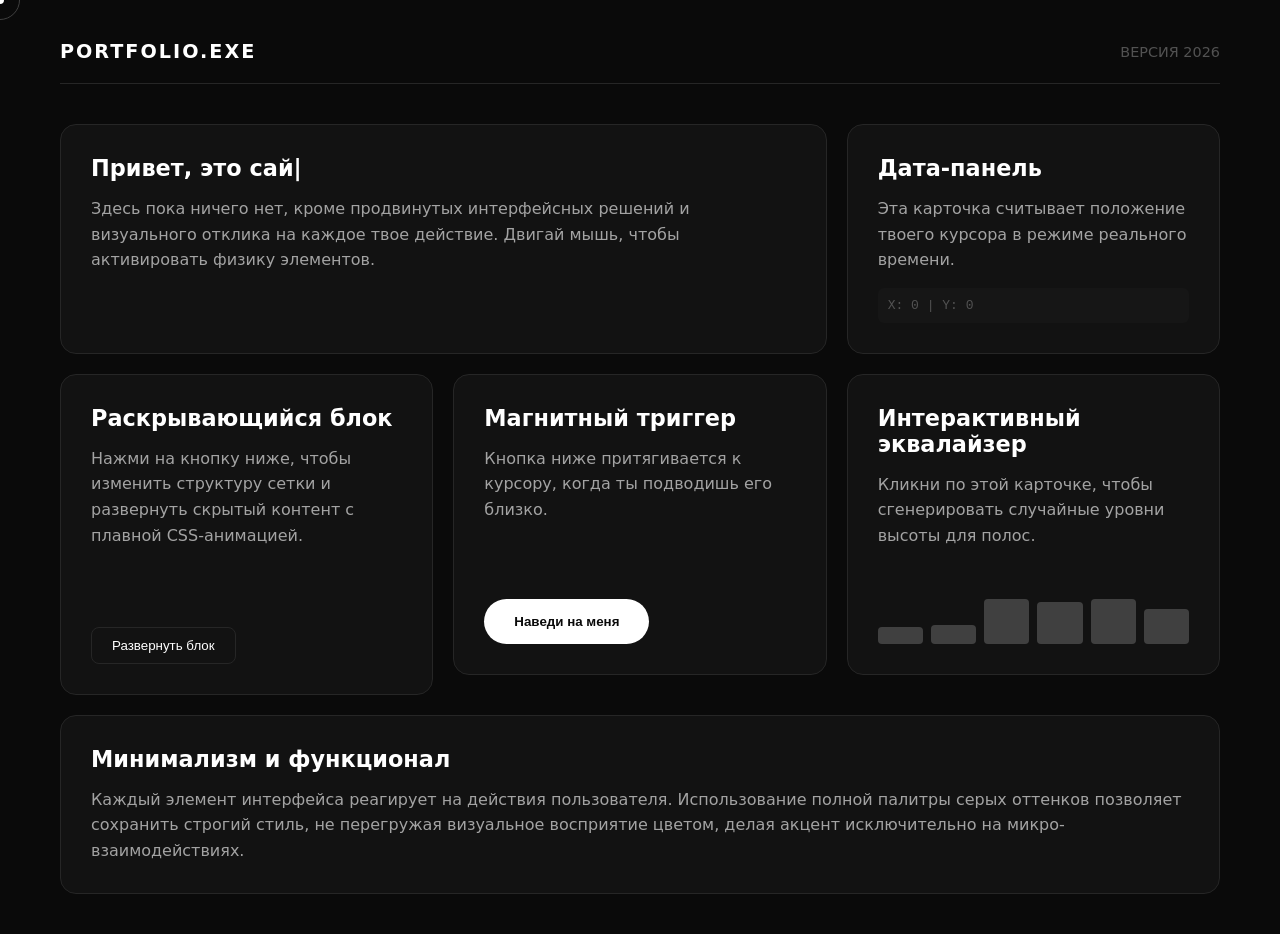
==== index.html @ 8c63fbd3 "index.html" ====
<!DOCTYPE html>
<html lang="ru">
<head>
    <meta charset="UTF-8">
    <meta name="viewport" content="width=device-width, initial-scale=1.0">
    <title>Интерактивное Портфолио</title>
    <link rel="stylesheet" href="1.css">
    

    <style>
        
    </style>
</head>
<body>

    <!-- Элементы кастомного курсора -->
    <div id="custom-cursor"></div>
    <div id="custom-cursor-blur"></div>

    <div class="container">
        <!-- Шапка -->
        <header>
            <div class="logo">PORTFOLIO.EXE</div>
            <div style="color: var(--text-muted); font-size: 0.9rem;">ВЕРСИЯ 2026</div>
        </header>

        <!-- Основная сетка -->
        <div class="grid-layout">
            
            <!-- Карточка 1: Приветствие (Печатный текст) -->
            <div class="card wide" data-tilt>
                <div class="card-glow"></div>
                <h3 class="typing-text" id="typing-hero">Привет, это сайт обо мне</h3>
                <p>Здесь пока ничего нет, кроме продвинутых интерфейсных решений и визуального отклика на каждое твое действие. Двигай мышь, чтобы активировать физику элементов.</p>
            </div>

            <!-- Карточка 2: Трекер мыши -->
            <div class="card" id="motion-card" data-tilt>
                <div class="card-glow"></div>
                <h3>Дата-панель</h3>
                <p>Эта карточка считывает положение твоего курсора в режиме реального времени.</p>
                <div class="coord-display" id="coords">X: 0 | Y: 0</div>
            </div>

            <!-- Карточка 3: Раскрывающийся блок (Клик) -->
            <div class="card high" id="expandable-card">
                <div class="card-glow"></div>
                <h3>Раскрывающийся блок</h3>
                <p>Нажми на кнопку ниже, чтобы изменить структуру сетки и развернуть скрытый контент с плавной CSS-анимацией.</p>
                <div class="expandable-content">
                    <p style="color: var(--text-primary);">Скрытая секция успешно инициализирована. Здесь можно разместить подробную информацию, списки навыков или текстовое описание проектов.</p>
                </div>
                <button class="expand-btn" id="toggle-btn">Развернуть блок</button>
            </div>

            <!-- Карточка 4: Магнитный интерактив -->
            <div class="card">
                <div class="card-glow"></div>
                <h3>Магнитный триггер</h3>
                <p>Кнопка ниже притягивается к курсору, когда ты подводишь его близко.</p>
                <div class="magnetic-wrap">
                    <button class="magnetic-button" id="mag-btn">Наведи на меня</button>
                </div>
            </div>

            <!-- Карточка 5: Визуализатор кликов -->
            <div class="card">
                <div class="card-glow"></div>
                <h3>Интерактивный эквалайзер</h3>
                <p>Кликни по этой карточке, чтобы сгенерировать случайные уровни высоты для полос.</p>
                <div class="bar-container" id="bar-input">
                    <div class="bar"></div>
                    <div class="bar"></div>
                    <div class="bar"></div>
                    <div class="bar"></div>
                    <div class="bar"></div>
                    <div class="bar"></div>
                </div>
            </div>

            <!-- Карточка 6: Полноширинный подвал -->
            <div class="card full" data-tilt>
                <div class="card-glow"></div>
                <h3>Минимализм и функционал</h3>
                <p>Каждый элемент интерфейса реагирует на действия пользователя. Использование полной палитры серых оттенков позволяет сохранить строгий стиль, не перегружая визуальное восприятие цветом, делая акцент исключительно на микро-взаимодействиях.</p>
            </div>

        </div>
    </div>
        <script src="1.js"></script>
    <script>
        
    </script>
</body>
</html>
---- 1.css ----
/* Базовые настройки и переменные */
        :root {
            --bg-main: #0a0a0a;
            --bg-card: #121212;
            --bg-card-hover: #1a1a1a;
            --border-color: #262626;
            --border-hover: #404040;
            --text-primary: #ffffff;
            --text-secondary: #a3a3a3;
            --text-muted: #525252;
            --transition-smooth: all 0.4s cubic-bezier(0.25, 1, 0.5, 1);
        }

        * {
            box-sizing: border-box;
            margin: 0;
            padding: 0;
            cursor: none; /* Скрываем дефолтный курсор для кастомного */
        }

        body {
            background-color: var(--bg-main);
            color: var(--text-primary);
            font-family: system-ui, -apple-system, BlinkMacSystemFont, 'Segoe UI', Roboto, Oxygen, Ubuntu, Cantarell, sans-serif;
            overflow-x: hidden;
            min-height: 100vh;
        }

        /* Кастомный интерактивный курсор */
        #custom-cursor {
            width: 8px;
            height: 8px;
            background: var(--text-primary);
            border-radius: 50%;
            position: fixed;
            pointer-events: none;
            z-index: 9999;
            transform: translate(-50%, -50%);
            transition: width 0.2s, height 0.2s, background-color 0.2s;
        }

        #custom-cursor-blur {
            width: 40px;
            height: 40px;
            border: 1px solid var(--border-hover);
            border-radius: 50%;
            position: fixed;
            pointer-events: none;
            z-index: 9998;
            transform: translate(-50%, -50%);
            transition: transform 0.1s ease-out, width 0.3s, height 0.3s;
        }

        /* Главный контейнер */
        .container {
            max-width: 1200px;
            margin: 0 auto;
            padding: 40px 20px;
            display: flex;
            flex-direction: column;
            gap: 40px;
        }

        /* Шапка сайта с анимацией появления */
        header {
            opacity: 0;
            transform: translateY(-20px);
            animation: fadeIn 1s forwards 0.2s;
            display: flex;
            justify-content: space-between;
            align-items: center;
            border-bottom: 1px solid var(--border-color);
            padding-bottom: 20px;
        }

        .logo {
            font-size: 1.2rem;
            font-weight: 700;
            letter-spacing: 2px;
            text-transform: uppercase;
            transition: var(--transition-smooth);
        }

        .logo:hover {
            letter-spacing: 6px;
            color: var(--text-secondary);
        }

        /* Сетка Bento Grid */
        .grid-layout {
            display: grid;
            grid-template-columns: repeat(3, 1fr);
            gap: 20px;
            perspective: 1000px; /* Для 3D эффектов */
        }

        /* Базовый стиль интерактивной карточки */
        .card {
            background-color: var(--bg-card);
            border: 1px solid var(--border-color);
            border-radius: 16px;
            padding: 30px;
            position: relative;
            overflow: hidden;
            display: flex;
            flex-direction: column;
            gap: 15px;
            transition: border-color 0.3s, box-shadow 0.3s;
            transform-style: preserve-3d;
            transform: translateZ(0);
        }

        .card:hover {
            border-color: var(--border-hover);
            box-shadow: 0 10px 30px rgba(255, 255, 255, 0.02);
        }

        /* Интерактивный блик внутри карточки */
        .card-glow {
            position: absolute;
            width: 300px;
            height: 300px;
            background: radial-gradient(circle, rgba(255,255,255,0.05) 0%, rgba(255,255,255,0) 70%);
            top: 0;
            left: 0;
            pointer-events: none;
            transform: translate(-50%, -50%);
            opacity: 0;
            transition: opacity 0.3s;
        }

        .card:hover .card-glow {
            opacity: 1;
        }

        /* Размеры карточек для создания структуры Bento */
        .card.wide { grid-column: span 2; }
        .card.high { grid-row: span 2; }
        .card.full { grid-column: span 3; }

        /* Элементы внутри карточек */
        .card h3 {
            font-size: 1.4rem;
            font-weight: 600;
            color: var(--text-primary);
            transition: transform 0.3s;
        }

        .card:hover h3 {
            transform: translateZ(20px); /* Выталкивание текста вперед */
        }

        .card p {
            font-size: 1rem;
            color: var(--text-secondary);
            line-height: 1.6;
        }

        /* ПРИКОЛ 1: Карточка с раскрытием (Аккордеон) */
        .expandable-content {
            max-height: 0;
            opacity: 0;
            overflow: hidden;
            transition: max-height 0.5s cubic-bezier(0.4, 0, 0.2, 1), opacity 0.3s ease;
        }

        .card.expanded .expandable-content {
            max-height: 200px;
            opacity: 1;
            margin-top: 15px;
            padding-top: 15px;
            border-top: 1px solid var(--border-color);
        }

        .expand-btn {
            background: none;
            border: 1px solid var(--border-color);
            color: var(--text-primary);
            padding: 10px 20px;
            border-radius: 8px;
            align-self: flex-start;
            margin-top: auto;
            transition: var(--transition-smooth);
        }

        .card:hover .expand-btn {
            border-color: var(--text-primary);
        }

        /* ПРИКОЛ 2: Магнитная кнопка */
        .magnetic-wrap {
            display: inline-block;
            margin-top: auto;
        }

        .magnetic-button {
            background: var(--text-primary);
            color: var(--bg-main);
            padding: 15px 30px;
            border: none;
            border-radius: 30px;
            font-weight: 600;
            transition: transform 0.2s cubic-bezier(0.23, 1, 0.32, 1);
            display: inline-block;
        }

        /* ПРИКОЛ 3: Эффект печатной машинки */
        .typing-text::after {
            content: '|';
            animation: blink 0.8s infinite;
        }

        /* ПРИКОЛ 4: Интерактивный счетчик координат */
        .coord-display {
            font-family: monospace;
            background: #161616;
            padding: 10px;
            border-radius: 6px;
            color: var(--text-muted);
            margin-top: auto;
        }

        /* ПРИКОЛ 5: Интерактивные полосы (Визуализация кликов) */
        .bar-container {
            display: flex;
            gap: 8px;
            height: 60px;
            align-items: flex-end;
            margin-top: 20px;
        }

        .bar {
            flex: 1;
            background: var(--border-hover);
            height: 20%;
            border-radius: 4px;
            transition: height 0.3s ease, background-color 0.3s;
        }

        .bar:hover {
            background: var(--text-primary);
            height: 100% !important;
        }

        /* Анимации */
        @keyframes fadeIn {
            to {
                opacity: 1;
                transform: translateY(0);
            }
        }

        @keyframes blink {
            50% { opacity: 0; }
        }

        /* Адаптивность для мобилок */
        @media (max-width: 900px) {
            .grid-layout {
                grid-template-columns: 1fr;
            }
            .card.wide, .card.high, .card.full {
                grid-column: span 1;
                grid-row: span 1;
            }
        }
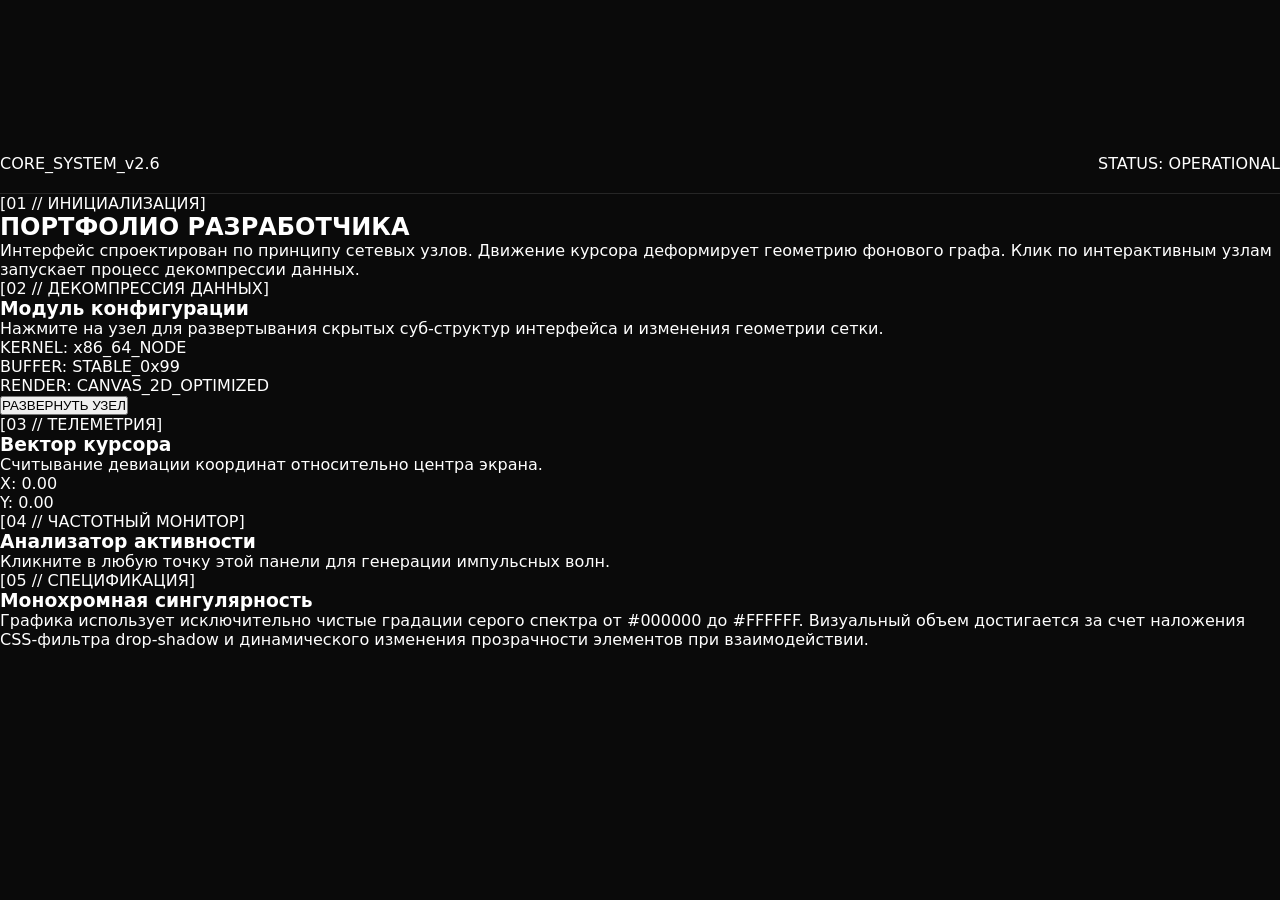
==== commit 76307aa5: "Update index.html" ====
--- a/index.html
+++ b/index.html
@@ -3,93 +3,83 @@
 <head>
     <meta charset="UTF-8">
     <meta name="viewport" content="width=device-width, initial-scale=1.0">
-    <title>Интерактивное Портфолио</title>
+    <title>Архитектура Интерфейса / Портфолио</title>
     <link rel="stylesheet" href="1.css">
-    
-
-    <style>
-        
-    </style>
 </head>
 <body>
 
-    <!-- Элементы кастомного курсора -->
-    <div id="custom-cursor"></div>
-    <div id="custom-cursor-blur"></div>
+    <canvas id="network-canvas"></canvas>
 
-    <div class="container">
-        <!-- Шапка -->
-        <header>
-            <div class="logo">PORTFOLIO.EXE</div>
-            <div style="color: var(--text-muted); font-size: 0.9rem;">ВЕРСИЯ 2026</div>
+    <div class="cyber-grid"></div>
+
+    <div id="reticle"></div>
+
+    <div class="interface-wrapper">
+        <header class="nav-container">
+            <div class="sys-logo" data-glitch="CORE_SYSTEM_v2.6">CORE_SYSTEM_v2.6</div>
+            <div class="sys-status">
+                <span class="status-indicator"></span>
+                <span id="telemetry-status">STATUS: OPERATIONAL</span>
+            </div>
         </header>
 
-        <!-- Основная сетка -->
-        <div class="grid-layout">
+        <main class="bento-container">
             
-            <!-- Карточка 1: Приветствие (Печатный текст) -->
-            <div class="card wide" data-tilt>
-                <div class="card-glow"></div>
-                <h3 class="typing-text" id="typing-hero">Привет, это сайт обо мне</h3>
-                <p>Здесь пока ничего нет, кроме продвинутых интерфейсных решений и визуального отклика на каждое твое действие. Двигай мышь, чтобы активировать физику элементов.</p>
-            </div>
+            <section class="bento-item wide-node" data-tilt>
+                <div class="scanner-line"></div>
+                <div class="node-header">[01 // ИНИЦИАЛИЗАЦИЯ]</div>
+                <h1 class="glitch-title">ПОРТФОЛИО РАЗРАБОТЧИКА</h1>
+                <p class="node-text">Интерфейс спроектирован по принципу сетевых узлов. Движение курсора деформирует геометрию фонового графа. Клик по интерактивным узлам запускает процесс декомпрессии данных.</p>
+            </section>
 
-            <!-- Карточка 2: Трекер мыши -->
-            <div class="card" id="motion-card" data-tilt>
-                <div class="card-glow"></div>
-                <h3>Дата-панель</h3>
-                <p>Эта карточка считывает положение твоего курсора в режиме реального времени.</p>
-                <div class="coord-display" id="coords">X: 0 | Y: 0</div>
-            </div>
+            <section class="bento-item expandable-node" id="terminal-node">
+                <div class="node-header">[02 // ДЕКОМПРЕССИЯ ДАННЫХ]</div>
+                <h3>Модуль конфигурации</h3>
+                <p>Нажмите на узел для развертывания скрытых суб-структур интерфейса и изменения геометрии сетки.</p>
+                
+                <div class="hidden-payload">
+                    <div class="matrix-data">
+                        <div class="data-row"><span>KERNEL:</span> <span>x86_64_NODE</span></div>
+                        <div class="data-row"><span>BUFFER:</span> <span>STABLE_0x99</span></div>
+                        <div class="data-row"><span>RENDER:</span> <span>CANVAS_2D_OPTIMIZED</span></div>
+                    </div>
+                </div>
+                
+                <button class="action-trigger" id="trigger-expand">РАЗВЕРНУТЬ УЗЕЛ</button>
+            </section>
 
-            <!-- Карточка 3: Раскрывающийся блок (Клик) -->
-            <div class="card high" id="expandable-card">
-                <div class="card-glow"></div>
-                <h3>Раскрывающийся блок</h3>
-                <p>Нажми на кнопку ниже, чтобы изменить структуру сетки и развернуть скрытый контент с плавной CSS-анимацией.</p>
-                <div class="expandable-content">
-                    <p style="color: var(--text-primary);">Скрытая секция успешно инициализирована. Здесь можно разместить подробную информацию, списки навыков или текстовое описание проектов.</p>
+            <section class="bento-item" id="telemetry-node">
+                <div class="node-header">[03 // ТЕЛЕМЕТРИЯ]</div>
+                <h3>Вектор курсора</h3>
+                <p>Считывание девиации координат относительно центра экрана.</p>
+                <div class="vector-output">
+                    <div>X: <span id="vec-x">0.00</span></div>
+                    <div>Y: <span id="vec-y">0.00</span></div>
                 </div>
-                <button class="expand-btn" id="toggle-btn">Развернуть блок</button>
-            </div>
+            </section>
 
-            <!-- Карточка 4: Магнитный интерактив -->
-            <div class="card">
-                <div class="card-glow"></div>
-                <h3>Магнитный триггер</h3>
-                <p>Кнопка ниже притягивается к курсору, когда ты подводишь его близко.</p>
-                <div class="magnetic-wrap">
-                    <button class="magnetic-button" id="mag-btn">Наведи на меня</button>
+            <section class="bento-item high-node" id="matrix-node">
+                <div class="node-header">[04 // ЧАСТОТНЫЙ МОНИТОР]</div>
+                <h3>Анализатор активности</h3>
+                <p>Кликните в любую точку этой панели для генерации импульсных волн.</p>
+                <div class="impulse-container">
+                    <div class="impulse-bar"></div>
+                    <div class="impulse-bar"></div>
+                    <div class="impulse-bar"></div>
+                    <div class="impulse-bar"></div>
+                    <div class="impulse-bar"></div>
                 </div>
-            </div>
+            </section>
 
-            <!-- Карточка 5: Визуализатор кликов -->
-            <div class="card">
-                <div class="card-glow"></div>
-                <h3>Интерактивный эквалайзер</h3>
-                <p>Кликни по этой карточке, чтобы сгенерировать случайные уровни высоты для полос.</p>
-                <div class="bar-container" id="bar-input">
-                    <div class="bar"></div>
-                    <div class="bar"></div>
-                    <div class="bar"></div>
-                    <div class="bar"></div>
-                    <div class="bar"></div>
-                    <div class="bar"></div>
-                </div>
-            </div>
+            <section class="bento-item wide-node">
+                <div class="node-header">[05 // СПЕЦИФИКАЦИЯ]</div>
+                <h3>Монохромная сингулярность</h3>
+                <p>Графика использует исключительно чистые градации серого спектра от #000000 до #FFFFFF. Визуальный объем достигается за счет наложения CSS-фильтра drop-shadow и динамического изменения прозрачности элементов при взаимодействии.</p>
+            </section>
 
-            <!-- Карточка 6: Полноширинный подвал -->
-            <div class="card full" data-tilt>
-                <div class="card-glow"></div>
-                <h3>Минимализм и функционал</h3>
-                <p>Каждый элемент интерфейса реагирует на действия пользователя. Использование полной палитры серых оттенков позволяет сохранить строгий стиль, не перегружая визуальное восприятие цветом, делая акцент исключительно на микро-взаимодействиях.</p>
-            </div>
+        </main>
+    </div>
 
-        </div>
-    </div>
-        <script src="1.js"></script>
-    <script>
-        
-    </script>
+    <script src="1.js"></script>
 </body>
 </html>
